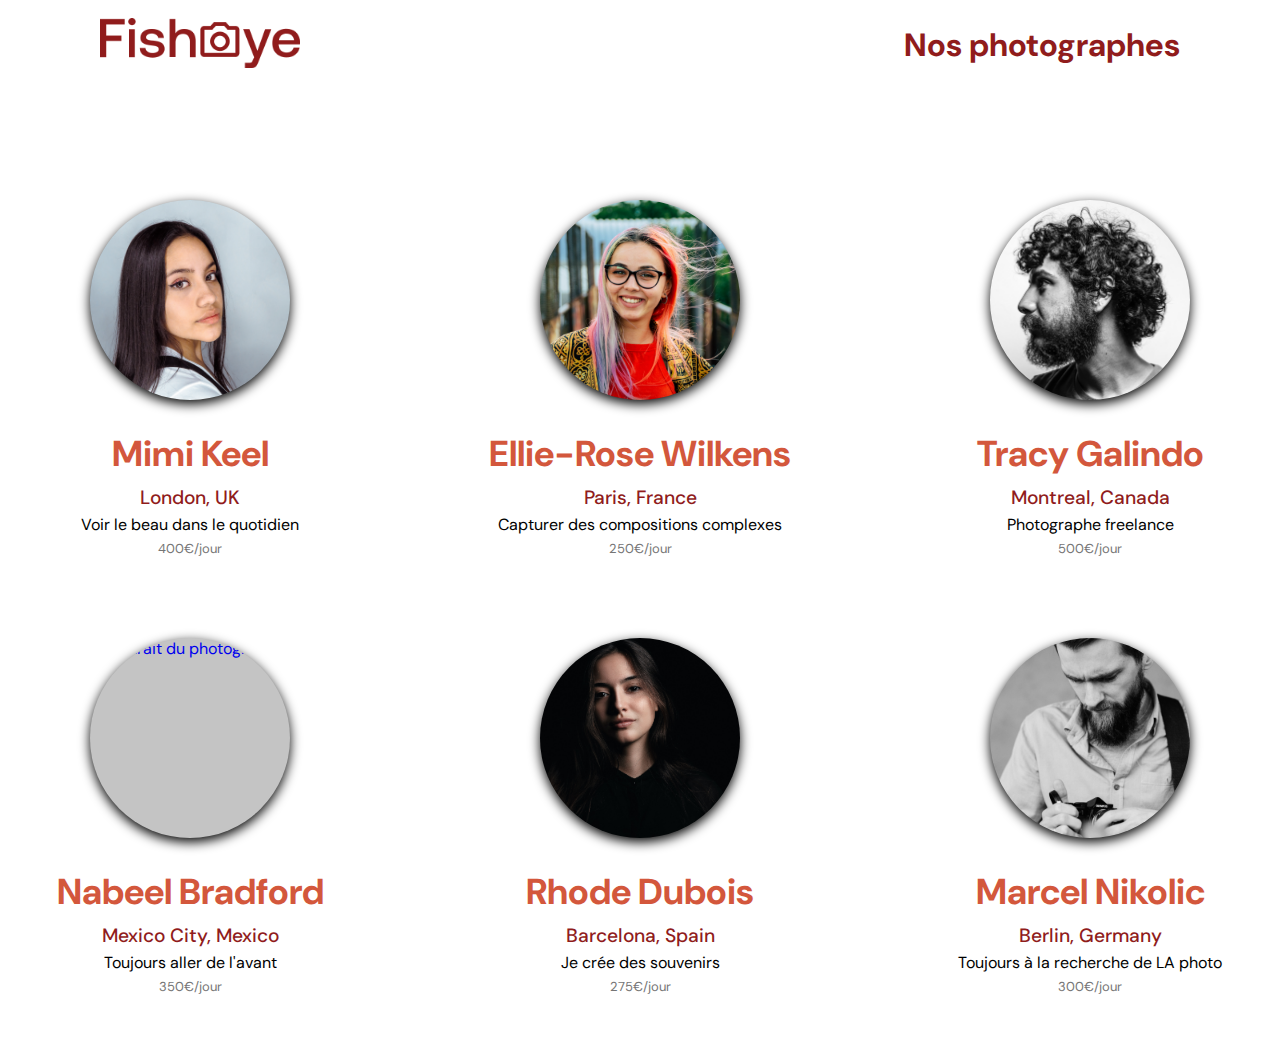
==== index.html @ 817ca081 "ajout des aria-label et tabindex" ====
<!DOCTYPE html>
<html lang="fr">
  <head>
    <link href="css/style.css" rel="stylesheet" type="text/css" />
    <meta charset="utf-8">
    <link rel="icon" type="image/png" href="assets/favicon.png">
    <link href="https://fonts.googleapis.com/css?family=DM+Sans&display=swap" rel="stylesheet">
    <title>Fisheye</title>
  </head>
  <body>
    <header>
      <a href="./index.html" aria-label="logo du site et lien page d'accueil" tabindex="1">
        <img src="assets/images/logo.png" aria-label="logo du site" class="logo" />
      </a>  
        <h1 tabindex="2">Nos photographes</h1>
    </header>
    <main id="main">
        <div class="photographer_section"></div>
    </main>
    <script type="module" src="scripts/main.js"></script>


  <!--   regrouper tout les lien JS en un seul à la fin  -->

  </body>
</html>
---- css/style.css ----
@import url("photographer.css");

body {
    font-family: "DM Sans", sans-serif;
    margin: 0;
    margin-bottom: 4rem;
}


header {
    display: flex;
    flex-direction: row;
    justify-content: space-between;
    align-items: center;
    height: 90px;
}

h1 {
    color: #901C1C;
    margin-right: 100px;
}

.logo {
    height: 50px;
    margin-left: 100px;
}

.photographer_section {
    display: grid;
    grid-template-columns: 1fr 1fr 1fr;
    gap: 70px;
    margin-top: 100px;
}

.photographer_section article {
    justify-self: center;
    display: flex;
    justify-content: center;
    align-items: center;
    flex-direction: column;
}

.photographer_section article h2 {
    color: #D3573C;
    font-size: 36px;
    height: 25px ;
}

.card__link {
    display: flex;
    flex-direction: column;
    justify-content: center;
    align-items: center;
    box-sizing: border-box;
    width: 100%;
    height: fit-content;
    margin: 0;
    padding: 10px 0 0 0;
    text-decoration: none;
}

.img__portrait {
    
    height: 200px;
    width: 200px;
    border-radius: 50%;
    background: #C4C4C4;
    box-shadow: 0px 4px 12px
    rgba(0, 0, 0, 25);
    object-fit: cover ;
}



.card__local {

    color: #901C1C;
    height: 5px;
    margin-top: 0px;
    left: 67px;
    font-weight: 500;
    font-size: larger;
    text-align: center;

}

.card__tagline {

    height: 5px;
    margin-top: 5px;

}

.card__price {

    color: #757575 ;
    height: 5px;
    margin-top: 5px;
    font-size: small;

}
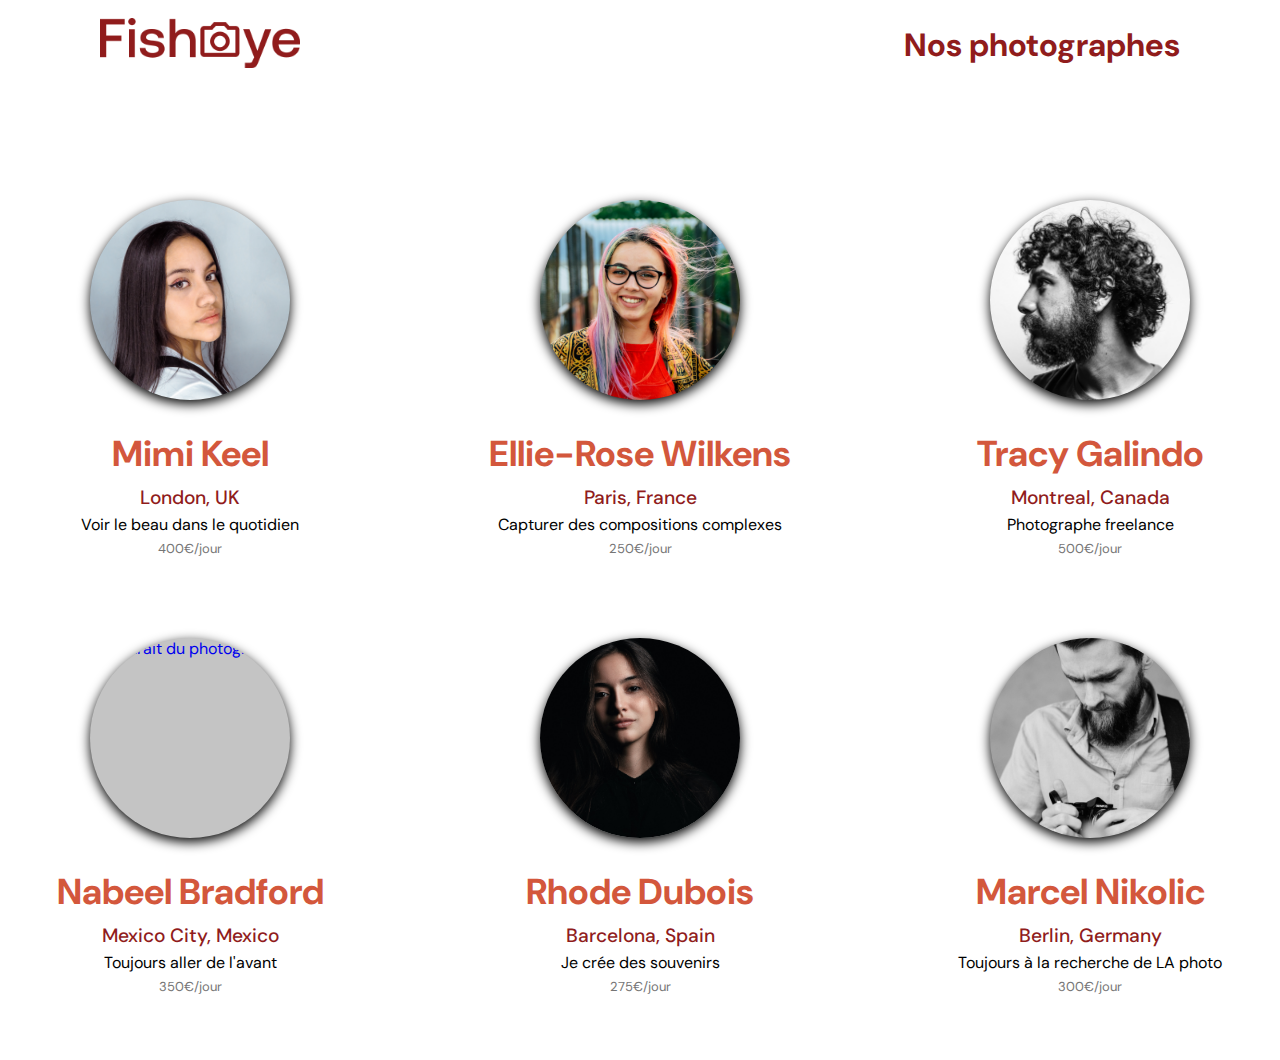
==== commit a9805591: "rectification des liens fetch" ====
--- a/index.html
+++ b/index.html
@@ -1,7 +1,7 @@
 <!DOCTYPE html>
 <html lang="fr">
   <head>
-    <link href="css/style.css" rel="stylesheet" type="text/css" />
+    <link href="./css/style.css" rel="stylesheet" type="text/css" />
     <meta charset="utf-8">
     <link rel="icon" type="image/png" href="assets/favicon.png">
     <link href="https://fonts.googleapis.com/css?family=DM+Sans&display=swap" rel="stylesheet">
@@ -17,7 +17,7 @@
     <main id="main">
         <div class="photographer_section"></div>
     </main>
-    <script type="module" src="scripts/main.js"></script>
+    <script type="module" src="./scripts/main.js"></script>
 
 
   <!--   regrouper tout les lien JS en un seul à la fin  -->
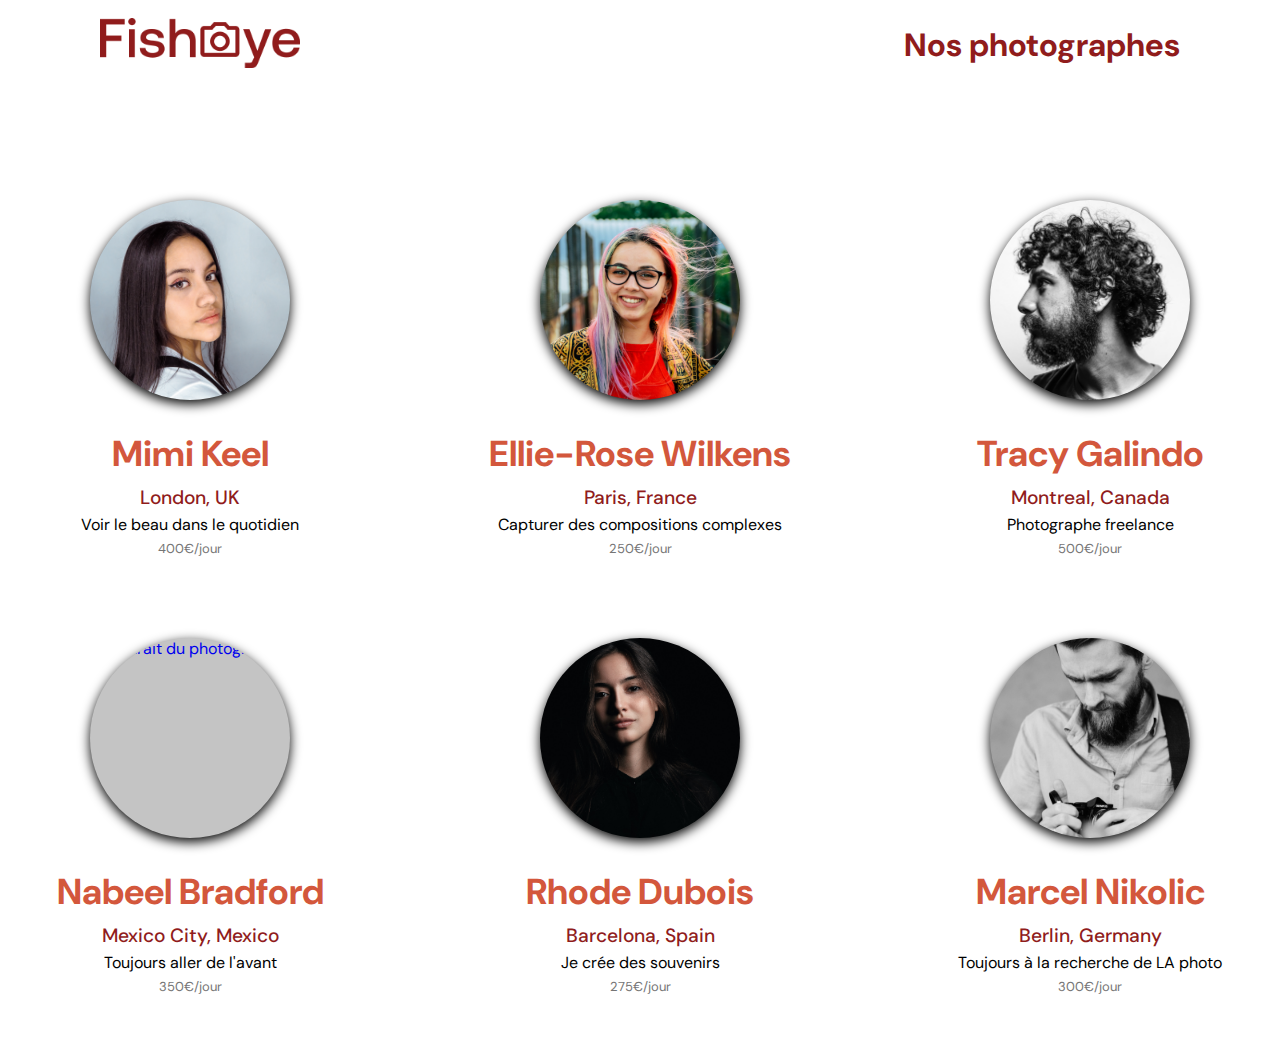
==== commit 7dad6439: "finalisation des liens, de la lightbox et des focus" ====
--- a/index.html
+++ b/index.html
@@ -9,10 +9,10 @@
   </head>
   <body>
     <header>
-      <a href="./index.html" aria-label="logo du site et lien page d'accueil" tabindex="1">
+      <a href="./index.html" aria-label="logo du site et lien page d'accueil">
         <img src="assets/images/logo.png" aria-label="logo du site" class="logo" />
       </a>  
-        <h1 tabindex="2">Nos photographes</h1>
+        <h1>Nos photographes</h1>
     </header>
     <main id="main">
         <div class="photographer_section"></div>
--- a/css/style.css
+++ b/css/style.css
@@ -85,7 +85,7 @@
 }
 
 .card__tagline {
-
+    color: black;
     height: 5px;
     margin-top: 5px;
 
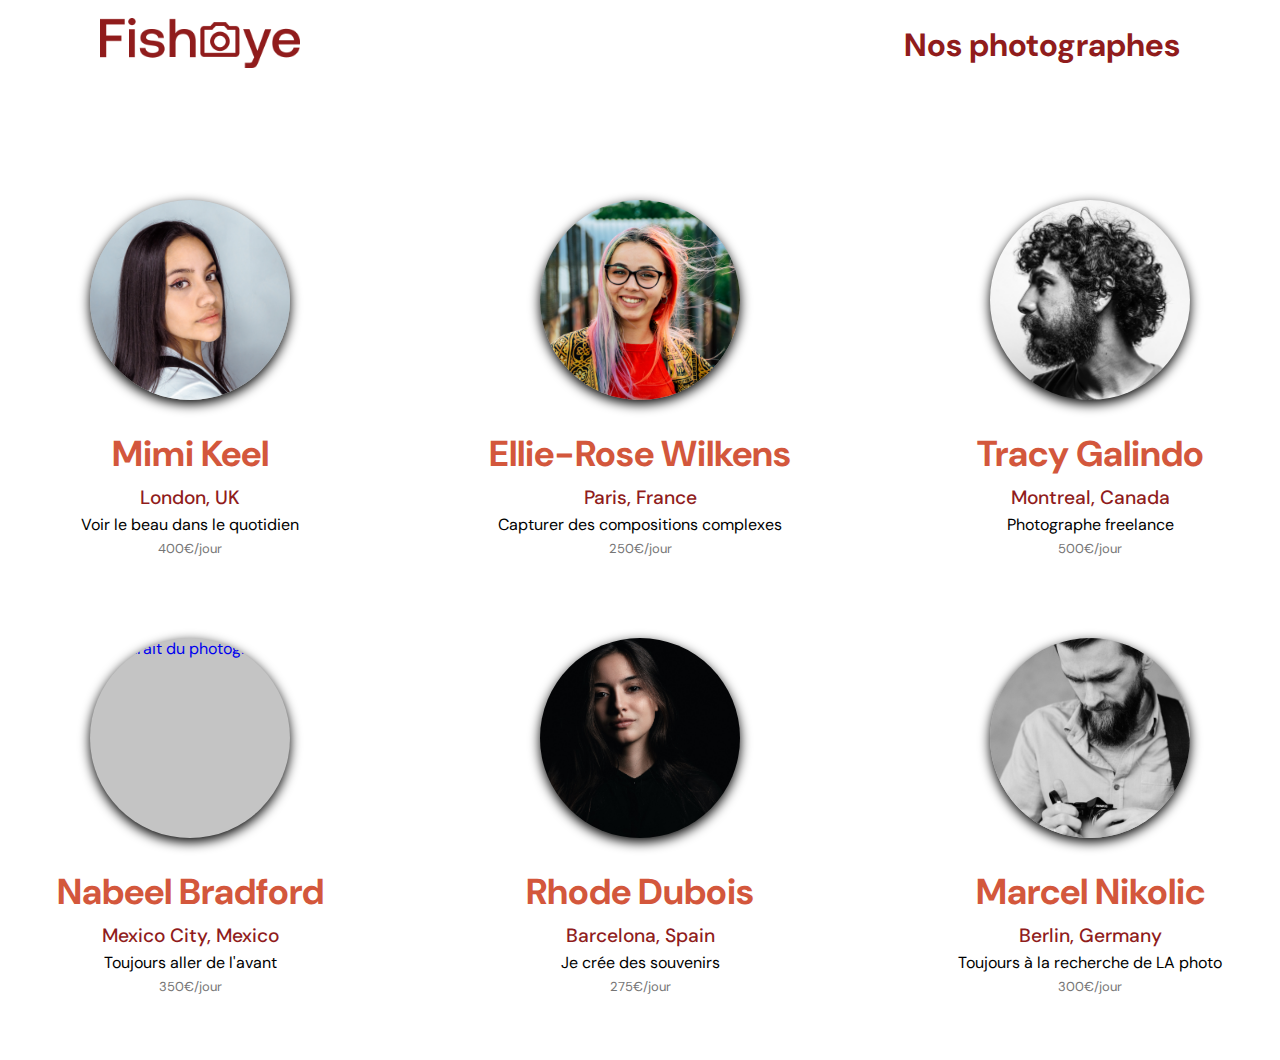
==== commit 85c9bdf5: "suppression de deux fichier et detailles superflu" ====
--- a/index.html
+++ b/index.html
@@ -10,7 +10,7 @@
   <body>
     <header>
       <a href="./index.html" aria-label="logo du site et lien page d'accueil">
-        <img src="assets/images/logo.png" aria-label="logo du site" class="logo" />
+        <img src="assets/images/logo.png" aria-label="logo du site" class="logo" alt="logo du site"/>
       </a>  
         <h1>Nos photographes</h1>
     </header>
@@ -19,8 +19,5 @@
     </main>
     <script type="module" src="./scripts/main.js"></script>
 
-
-  <!--   regrouper tout les lien JS en un seul à la fin  -->
-
   </body>
 </html>--- a/css/style.css
+++ b/css/style.css
@@ -5,7 +5,6 @@
     margin: 0;
     margin-bottom: 4rem;
 }
-
 
 header {
     display: flex;
@@ -70,8 +69,6 @@
     object-fit: cover ;
 }
 
-
-
 .card__local {
 
     color: #901C1C;
@@ -81,14 +78,12 @@
     font-weight: 500;
     font-size: larger;
     text-align: center;
-
 }
 
 .card__tagline {
     color: black;
     height: 5px;
     margin-top: 5px;
-
 }
 
 .card__price {
@@ -97,5 +92,4 @@
     height: 5px;
     margin-top: 5px;
     font-size: small;
-
 }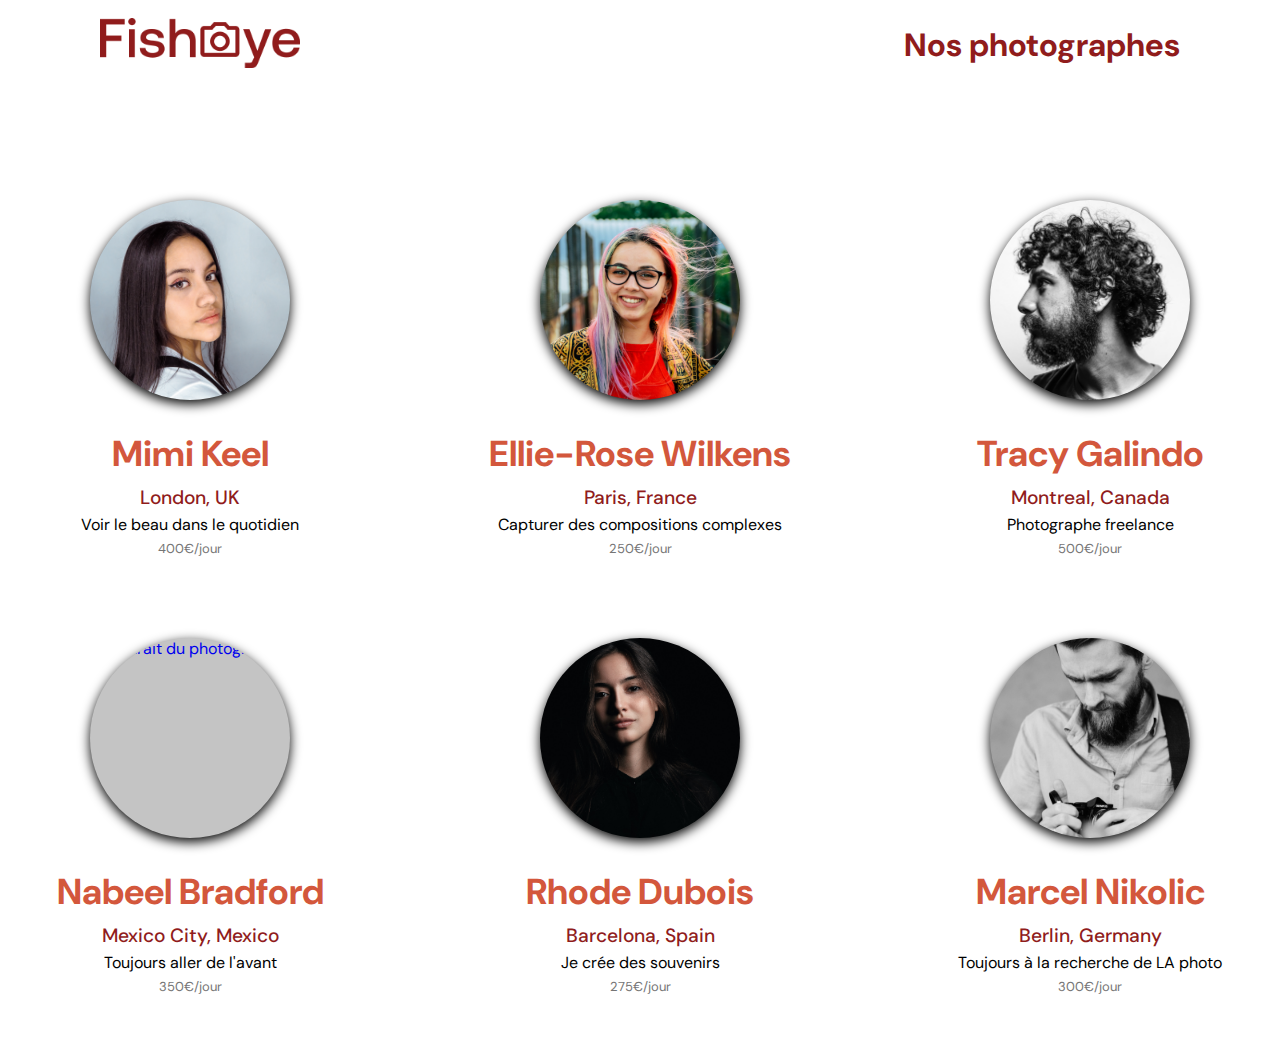
==== commit 1c278eda: "finalisation et ajout des commentaires en jsdoc" ====
--- a/index.html
+++ b/index.html
@@ -18,6 +18,5 @@
         <div class="photographer_section"></div>
     </main>
     <script type="module" src="./scripts/main.js"></script>
-
   </body>
 </html>